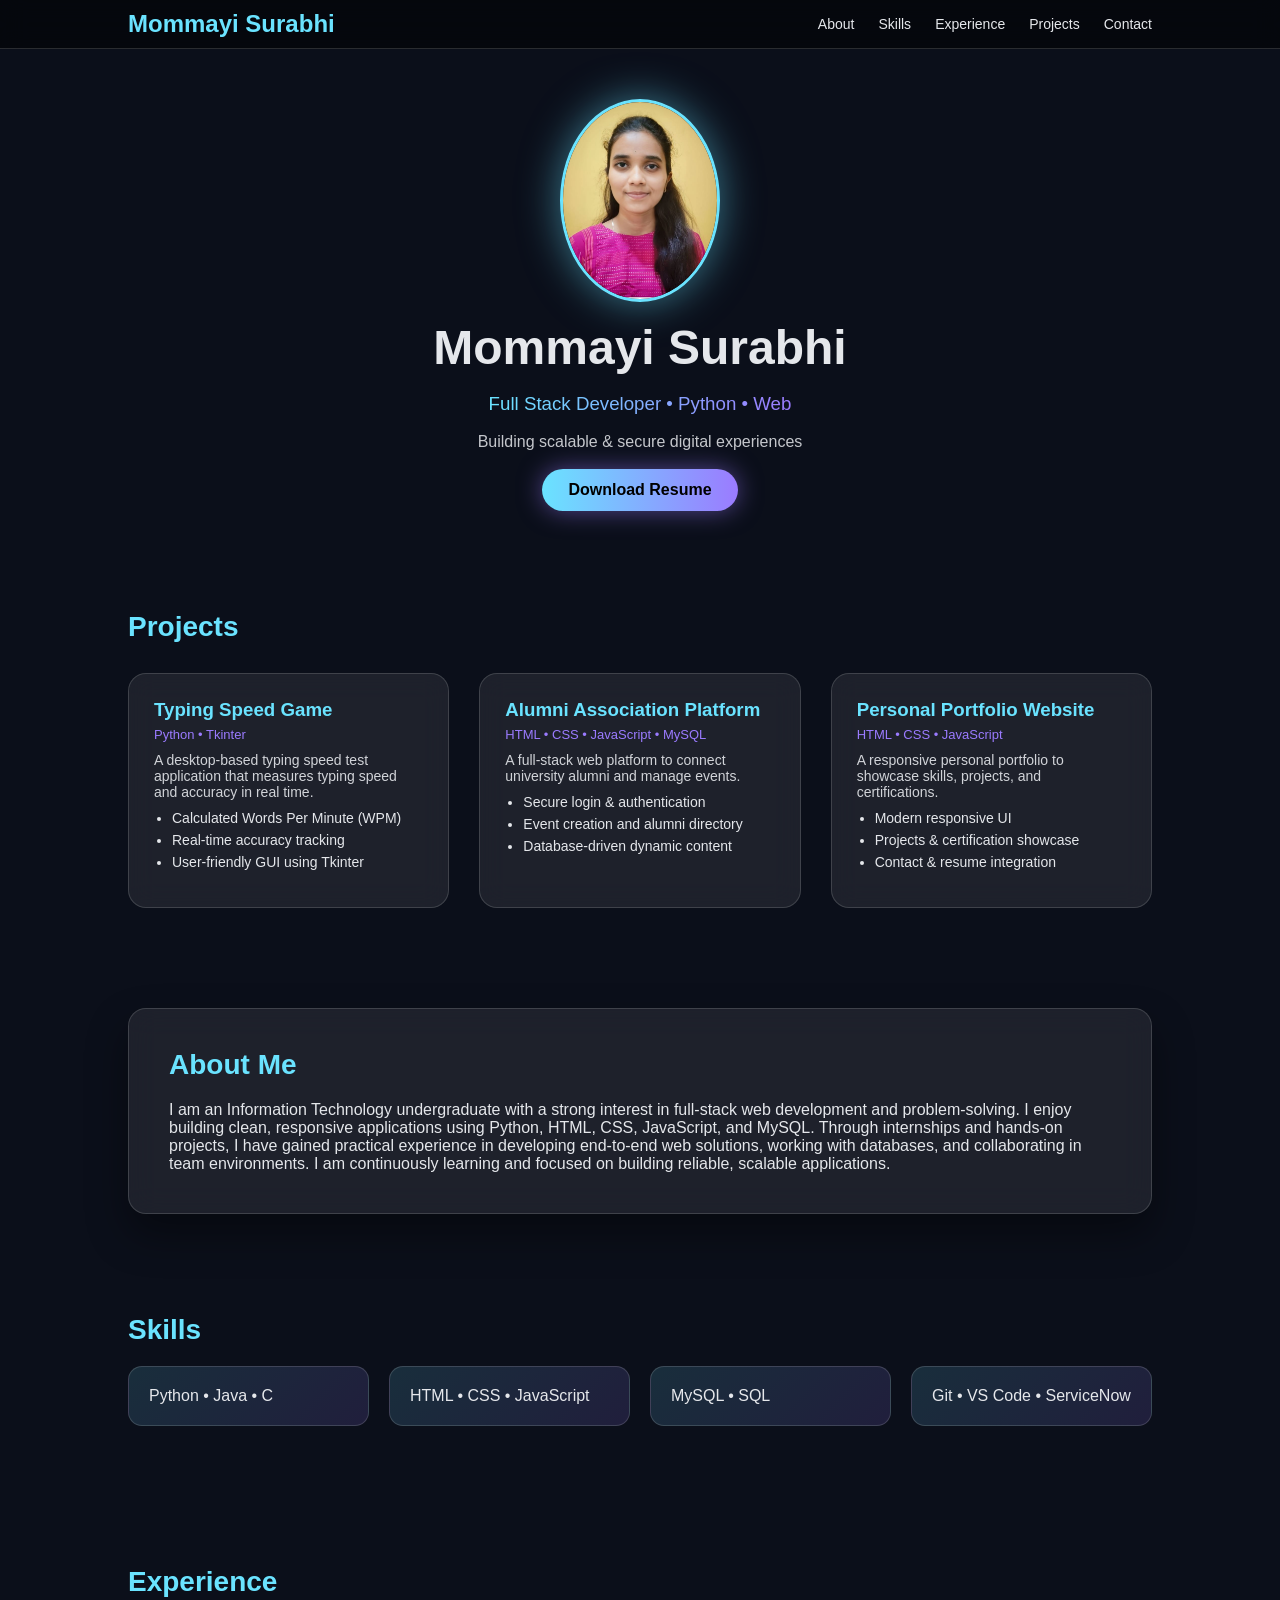
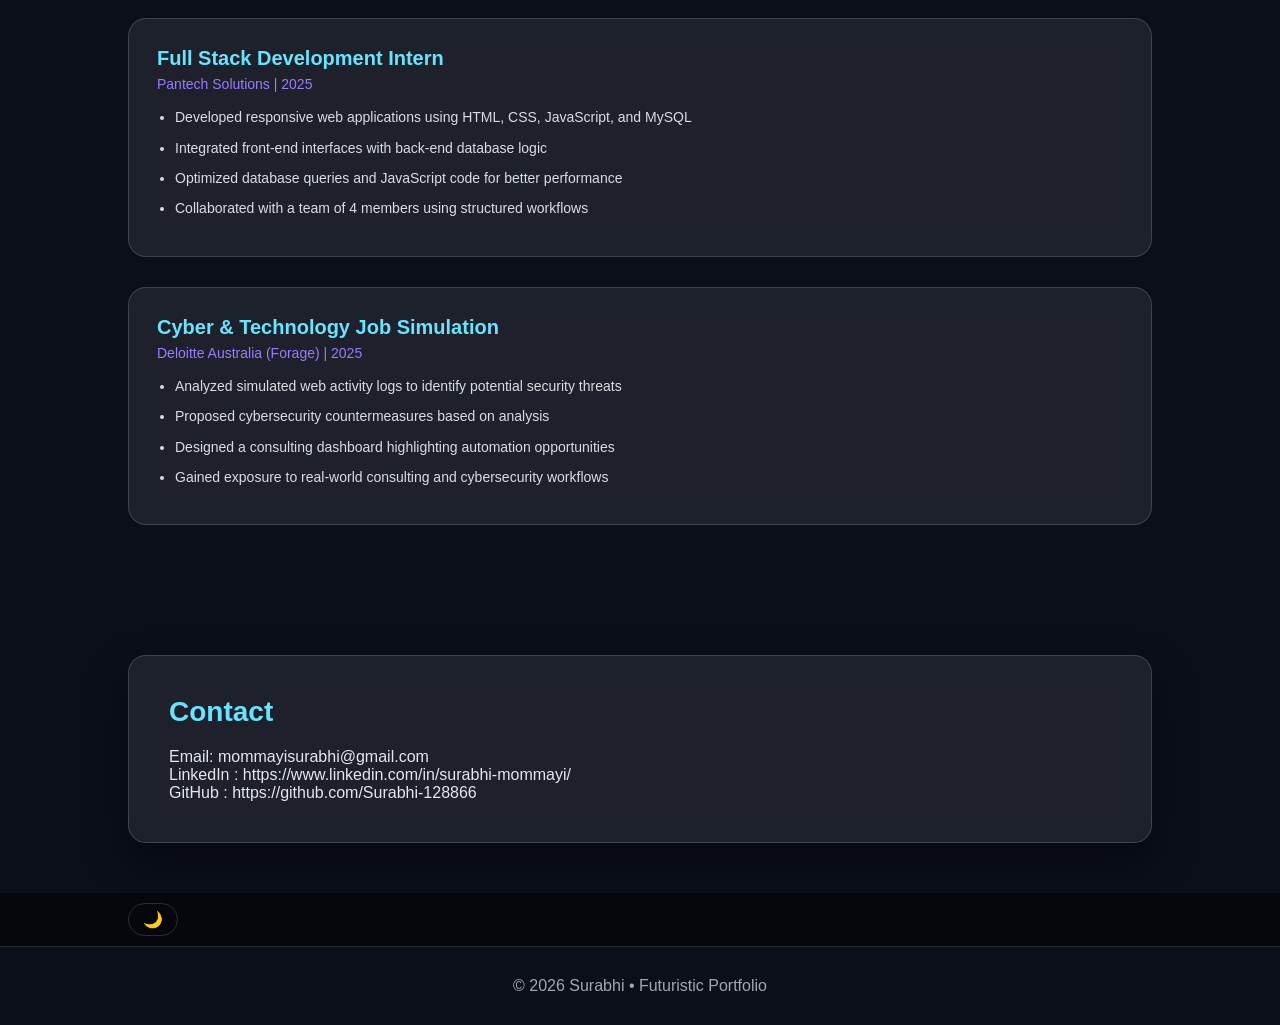
==== index.html @ 289fa893 "Add files via upload" ====
<!DOCTYPE html>
<html lang="en">
<head>
<meta charset="UTF-8">
<meta name="viewport" content="width=device-width, initial-scale=1.0">
<title>Mommayi Surabhi | Portfolio</title>
<link rel="stylesheet" href="style.css">
<link href="https://fonts.googleapis.com/css2?family=Poppins:wght@300;400;600&display=swap" rel="stylesheet">
<script src="script.js"></script>

</head>
<body>

<nav>
  <h2>Mommayi Surabhi</h2>
  <ul>
    <li><a href="#about">About</a></li>
    <li><a href="#skills">Skills</a></li>
    <li><a href="#experience">Experience</a></li>
    <li><a href="projects.html">Projects</a></li>
    <li><a href="#contact">Contact</a></li>
  </ul>
</nav>

<section class="hero">
  <img src="profilepic.jpeg">
  <h1>Mommayi Surabhi</h1>
  <h3>Full Stack Developer • Python • Web</h3>
  <p>Building scalable & secure digital experiences</p>
  <a href="sume.docx" class="btn">Download Resume</a>
</section>

<section id="projects">
  <h2>Projects</h2>

  <div class="projects-grid">

    <!-- PROJECT 1 -->
    <div class="project-card">
      <h3>Typing Speed Game</h3>
      <p class="tech">Python • Tkinter</p>
      <p class="desc">
        A desktop-based typing speed test application that measures
        typing speed and accuracy in real time.
      </p>
      <ul>
        <li>Calculated Words Per Minute (WPM)</li>
        <li>Real-time accuracy tracking</li>
        <li>User-friendly GUI using Tkinter</li>
      </ul>
      <!-- <div class="links">
        <a href="#" target="_blank">GitHub</a>
      </div> -->
    </div>

    <!-- PROJECT 2 -->
    <div class="project-card">
      <h3>Alumni Association Platform</h3>
      <p class="tech">HTML • CSS • JavaScript • MySQL</p>
      <p class="desc">
        A full-stack web platform to connect university alumni and manage events.
      </p>
      <ul>
        <li>Secure login & authentication</li>
        <li>Event creation and alumni directory</li>
        <li>Database-driven dynamic content</li>
      </ul>
      <!-- <div class="links">
        <a href="#" target="_blank">GitHub</a>
      </div> -->
    </div>

    <!-- PROJECT 3 -->
    <div class="project-card">
      <h3>Personal Portfolio Website</h3>
      <p class="tech">HTML • CSS • JavaScript</p>
      <p class="desc">
        A responsive personal portfolio to showcase skills, projects, and certifications.
      </p>
      <ul>
        <li>Modern responsive UI</li>
        <li>Projects & certification showcase</li>
        <li>Contact & resume integration</li>
      </ul>
      <!-- <div class="links">
        <a href="#" target="_blank">Live Demo</a>
      </div> -->
    </div>

  </div>
</section>


<section id="about">
  <div class="glass">
    <h2>About Me</h2>
    <p>
I am an Information Technology undergraduate with a strong interest in full-stack web development and problem-solving. I enjoy building clean, responsive applications using Python, HTML, CSS, JavaScript, and MySQL.

Through internships and hands-on projects, I have gained practical experience in developing end-to-end web solutions, working with databases, and collaborating in team environments. I am continuously learning and focused on building reliable, scalable applications.
    </p>
  </div>
</section>

<section id="skills">
  <h2>Skills</h2>
  <div class="skills-grid">
    <div class="skill-card">Python • Java • C</div>
    <div class="skill-card">HTML • CSS • JavaScript</div>
    <div class="skill-card">MySQL • SQL</div>
    <div class="skill-card">Git • VS Code • ServiceNow</div>
  </div>
</section>

<section id="experience">
  <h2>Experience</h2>

  <div class="experience-item">
    <h3>Full Stack Development Intern</h3>
    <p class="company">Pantech Solutions | 2025</p>
    <ul>
      <li>Developed responsive web applications using HTML, CSS, JavaScript, and MySQL</li>
      <li>Integrated front-end interfaces with back-end database logic</li>
      <li>Optimized database queries and JavaScript code for better performance</li>
      <li>Collaborated with a team of 4 members using structured workflows</li>
    </ul>
  </div>

  <div class="experience-item">
    <h3>Cyber & Technology Job Simulation</h3>
    <p class="company">Deloitte Australia (Forage) | 2025</p>
    <ul>
      <li>Analyzed simulated web activity logs to identify potential security threats</li>
      <li>Proposed cybersecurity countermeasures based on analysis</li>
      <li>Designed a consulting dashboard highlighting automation opportunities</li>
      <li>Gained exposure to real-world consulting and cybersecurity workflows</li>
    </ul>
  </div>
</section>


<!-- <section id="experience">
  <h2>Experience</h2>
  <div class="timeline">
    <div class="timeline-item">
      <h3>Pantech Solutions – Full Stack Intern</h3>
      <p>Built scalable web apps, optimized DB queries, team collaboration</p>
    </div>
    <div class="timeline-item">
      <h3>Deloitte Australia – Cyber & Tech Simulation</h3>
      <p>Log analysis, threat detection, automation dashboards</p>
    </div>
  </div>
</section> -->

<section id="contact">
  <div class="glass">
    <h2>Contact</h2>
    <p>Email: mommayisurabhi@gmail.com</p>
    <p>LinkedIn : https://www.linkedin.com/in/surabhi-mommayi/</p>
    <p>GitHub : https://github.com/Surabhi-128866</p>
  </div>
</section>
<!DOCTYPE html>
<html lang="en">
<head>
<meta charset="UTF-8">
<meta name="viewport" content="width=device-width, initial-scale=1.0">
<title>Surabhi | Portfolio</title>

<style>
/* =====================
   THEME VARIABLES
===================== */
:root {
  --bg: #0b0f1a;
  --text: #e5e7eb;
  --card: rgba(255,255,255,0.08);
  --border: rgba(255,255,255,0.15);
  --accent: #6ae3ff;
}

body.light {
  --bg: #f5f7fb;
  --text: #111827;
  --card: rgba(0,0,0,0.06);
  --border: rgba(0,0,0,0.15);
}

/* =====================
   BASE STYLES
===================== */
* {
  margin: 0;
  padding: 0;
  box-sizing: border-box;
  font-family: Arial, sans-serif;
}

body {
  background: var(--bg);
  color: var(--text);
  transition: background 0.3s ease, color 0.3s ease;
}

/* =====================
   NAVBAR
===================== */
nav {
  display: flex;
  justify-content: space-between;
  align-items: center;
  padding: 10px 10%;
  border-bottom: 1px solid var(--border);
}

nav h2 {
  color: var(--accent);
}

.theme-toggle {
  background: none;
  border: 1px solid var(--border);
  color: var(--text);
  padding: 6px 14px;
  border-radius: 20px;
  cursor: pointer;
  font-size: 16px;
}

/* =====================
   SECTIONS
===================== */
section {
  padding: 50px 10%;
}

.card {
  background: var(--card);
  border: 1px solid var(--border);
  border-radius: 16px;
  padding: 25px;
  margin-top: 20px;
}
</style>
</head>


<!-- =====================
     DARK MODE SCRIPT
===================== -->
<script>
document.addEventListener("DOMContentLoaded", () => {
  const toggleBtn = document.getElementById("theme-toggle");

  // Load saved theme
  if (localStorage.getItem("theme") === "light") {
    document.body.classList.add("light");
    toggleBtn.textContent = "☀️";
  }

  toggleBtn.addEventListener("click", () => {
    document.body.classList.toggle("light");

    if (document.body.classList.contains("light")) {
      localStorage.setItem("theme", "light");
      toggleBtn.textContent = "☀️";
    } else {
      localStorage.setItem("theme", "dark");
      toggleBtn.textContent = "🌙";
    }
  });
});
</script>
<nav><center>
  <button id="theme-toggle" class="theme-toggle">🌙</button></center>
</nav>



<footer>
    

© 2026 Surabhi • Futuristic Portfolio
</footer>

</body>
---- style.css ----
@import url('https://fonts.googleapis.com/css2?family=Inter:wght@300;400;600;700&display=swap');

:root {
  --bg: #0b0f1a;
  --glass: rgba(255, 255, 255, 0.08);
  --border: rgba(255, 255, 255, 0.15);
  --primary: #6ae3ff;
  --secondary: #9b7bff;
  --text: #e5e7eb;
}

* {
  margin: 0;
  padding: 0;
  box-sizing: border-box;
  font-family: 'Inter', sans-serif;
}

body {
  background: radial-gradient(circle at top, #11162a, #05070d);
  color: var(--text);
  scroll-behavior: smooth;
}

/* NAVBAR */
nav {
  position: sticky;
  top: 0;
  z-index: 100;
  backdrop-filter: blur(12px);
  background: rgba(0,0,0,0.5);
  border-bottom: 1px solid var(--border);
  padding: 16px 10%;
  display: flex;
  justify-content: space-between;
}

nav h2 {
  color: var(--primary);
  font-weight: 700;
}

nav ul {
  list-style: none;
  display: flex;
  gap: 24px;
}

nav a {
  color: var(--text);
  text-decoration: none;
  font-size: 14px;
  transition: 0.3s;
}

nav a:hover {
  color: var(--primary);
}

/* HERO */
.hero {
  min-height: 0vh;
  display: flex;
  flex-direction: column;
  align-items: center;
  justify-content: center;
  gap: 18px;
  text-align: center;
}

.hero img {
  width: 160px;
  border-radius: 50%;
  border: 3px solid var(--primary);
  box-shadow: 0 0 40px rgba(106,227,255,0.5);
}

.hero h1 {
  font-size: 48px;
}

.hero h3 {
  font-weight: 400;
  background: linear-gradient(90deg, var(--primary), var(--secondary));
  -webkit-background-clip: text;
  color: transparent;
}

.hero p {
  opacity: 0.85;
}

.btn {
  padding: 12px 26px;
  border-radius: 30px;
  background: linear-gradient(90deg, var(--primary), var(--secondary));
  color: #000;
  text-decoration: none;
  font-weight: 600;
  box-shadow: 0 0 25px rgba(155,123,255,0.5);
}

/* GLASS SECTIONS */
section {
  padding: 80px 12%;
}

.glass {
  background: var(--glass);
  border: 1px solid var(--border);
  border-radius: 18px;
  padding: 40px;
  backdrop-filter: blur(15px);
  box-shadow: 0 20px 40px rgba(0,0,0,0.4);
}

section h2 {
  margin-bottom: 20px;
  font-size: 28px;
  color: var(--primary);
}

/* SKILLS */
.skills-grid {
  display: grid;
  grid-template-columns: repeat(auto-fit, minmax(220px, 1fr));
  gap: 20px;
}

.skill-card {
  padding: 20px;
  border-radius: 14px;
  background: linear-gradient(135deg, rgba(106,227,255,0.15), rgba(155,123,255,0.15));
  border: 1px solid var(--border);
  transition: transform 0.3s;
}

.skill-card:hover {
  transform: translateY(-8px) scale(1.02);
}

/* TIMELINE */
.timeline {
  border-left: 3px solid var(--primary);
  padding-left: 30px;
}

.timeline-item {
  margin-bottom: 30px;
}

.timeline-item h3 {
  color: var(--secondary);
}

/* PROJECT CARDS */
.card {
  margin-top: 20px;
  padding: 25px;
  border-radius: 18px;
  background: var(--glass);
  border: 1px solid var(--border);
  transition: 0.4s;
}

.card:hover {
  box-shadow: 0 0 35px rgba(106,227,255,0.3);
  transform: translateY(-10px);
}

/* FOOTER */
footer {
  text-align: center;
  padding: 30px;
  opacity: 0.7;
}
/* PROJECTS */
.projects-grid {
  display: grid;
  grid-template-columns: repeat(auto-fit, minmax(300px, 1fr));
  gap: 30px;
  margin-top: 30px;
}

.project-card {
  background: rgba(255,255,255,0.08);
  border: 1px solid rgba(255,255,255,0.15);
  border-radius: 18px;
  padding: 25px;
  backdrop-filter: blur(14px);
  transition: all 0.4s ease;
}

.project-card:hover {
  transform: translateY(-12px) scale(1.03);
  box-shadow: 0 0 40px rgba(106,227,255,0.35);
}

.project-card h3 {
  color: #6ae3ff;
  margin-bottom: 6px;
}

.project-card .tech {
  font-size: 13px;
  color: #9b7bff;
  margin-bottom: 10px;
}

.project-card .desc {
  font-size: 14px;
  opacity: 0.9;
  margin-bottom: 10px;
}

.project-card ul {
  padding-left: 18px;
  font-size: 14px;
  margin-bottom: 12px;
}

.project-card li {
  margin-bottom: 6px;
}

.project-card .links a {
  text-decoration: none;
  color: black;
  background: linear-gradient(90deg, #6ae3ff, #e9b20c);
  padding: 6px 14px;
  border-radius: 20px;
  font-size: 13px;
  font-weight: 600;
}
/* THEME VARIABLES */
:root {
  --bg: #0b0f1a;
  --text: #e5e7eb;
  --card: rgba(255,255,255,0.08);
  --border: rgba(255,255,255,0.15);
}

body.light {
  --bg: #f5f7fb;
  --text: #111827;
  --card: rgba(0,0,0,0.05);
  --border: rgba(0,0,0,0.15);
}

/* APPLY VARIABLES */
body {
  background: var(--bg);
  color: var(--text);
  transition: background 0.3s ease, color 0.3s ease;
}

.project-card,
.glass,
.card {
  background: var(--card);
  border: 1px solid var(--border);
}

/* TOGGLE BUTTON */
.theme-toggle {
  background: none;
  border: 1px solid var(--border);
  color: var(--text);
  padding: 6px 12px;
  border-radius: 20px;
  cursor: pointer;
  font-size: 16px;
  transition: 0.3s;
}

.theme-toggle:hover {
  background: rgba(255,255,255,0.1);
}
/* =====================
   EXPERIENCE SECTION
===================== */

#experience {
  margin-top: 40px;
}

.experience-item {
  background: var(--card);
  border: 1px solid var(--border);
  border-radius: 18px;
  padding: 28px;
  margin-bottom: 30px;
  backdrop-filter: blur(14px);
  transition: transform 0.3s ease, box-shadow 0.3s ease;
}

.experience-item:hover {
  transform: translateY(-6px);
  box-shadow: 0 0 35px rgba(255, 171, 106, 0.25);
}

.experience-item h3 {
  font-size: 20px;
  color: #6ae3ff;
  margin-bottom: 6px;
}

.company {
  font-size: 14px;
  color: #9b7bff;
  margin-bottom: 14px;
}

.experience-item ul {
  padding-left: 18px;
}

.experience-item li {
  font-size: 14px;
  margin-bottom: 8px;
  line-height: 1.6;
  opacity: 0.95;
}

/* Optional tools line */
.experience-item .tools {
  margin-top: 12px;
  font-size: 13px;
  opacity: 0.8;
}
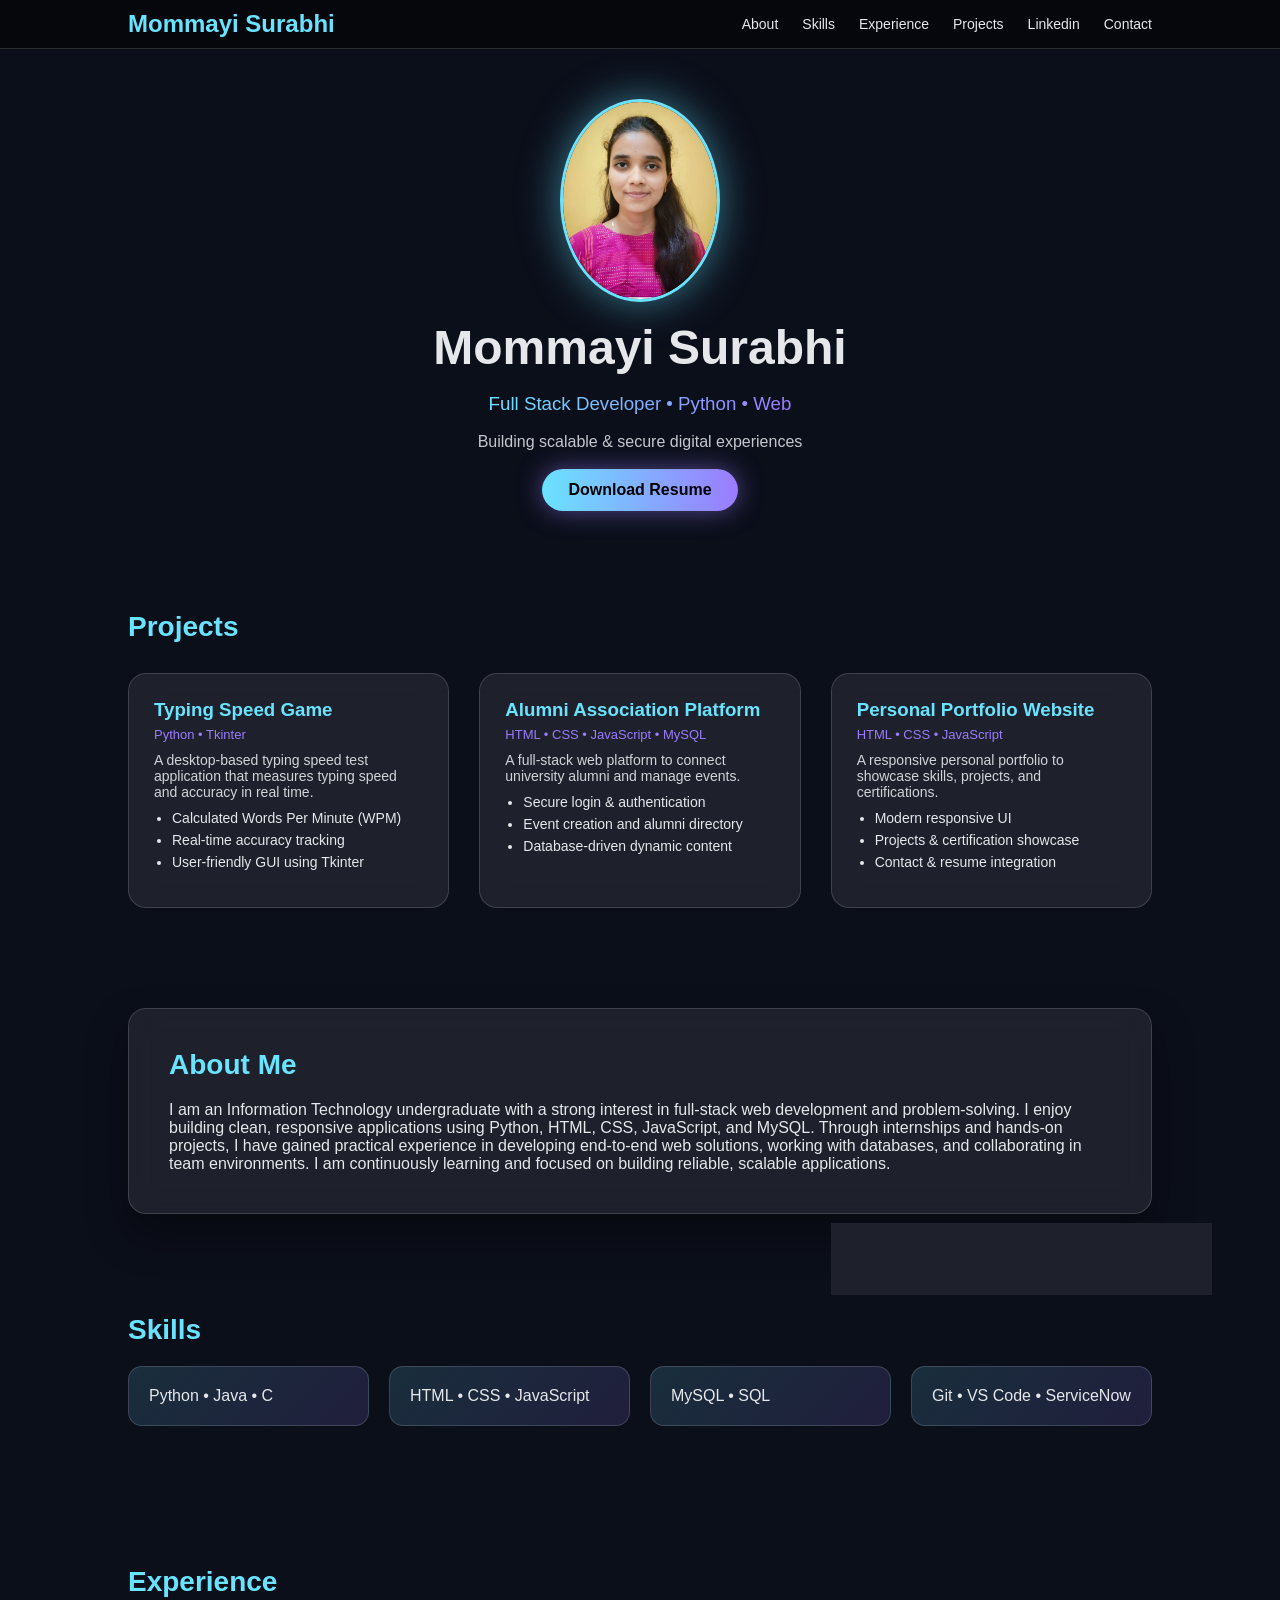
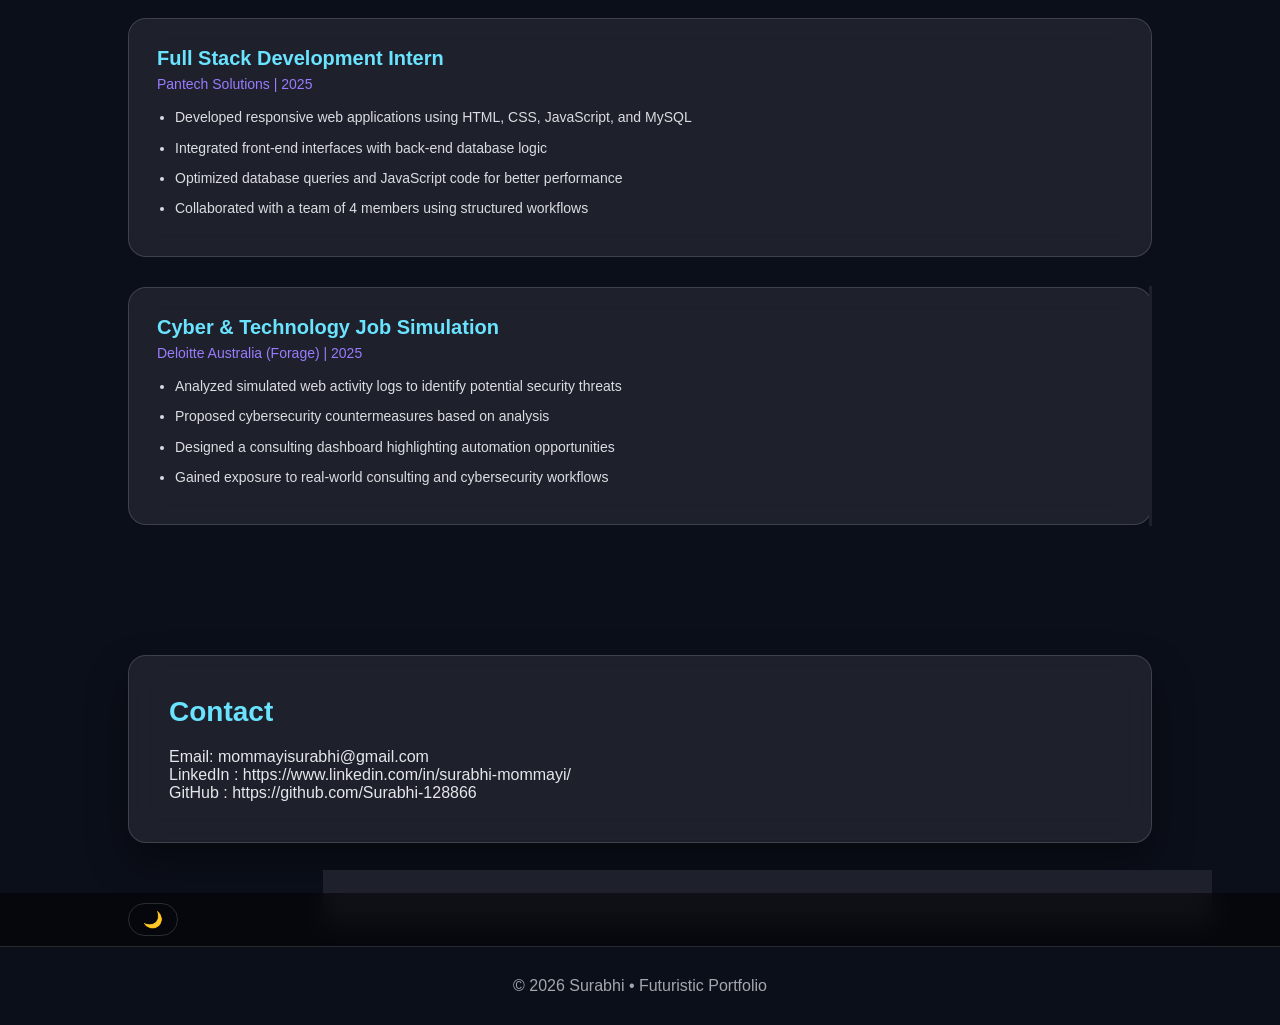
==== commit 1409321a: "Fix HTML structure and update portfolio content" ====
--- a/index.html
+++ b/index.html
@@ -18,6 +18,7 @@
     <li><a href="#skills">Skills</a></li>
     <li><a href="#experience">Experience</a></li>
     <li><a href="projects.html">Projects</a></li>
+    <li><a href="https://www.linkedin.com/in/surabhi-mommayi/">Linkedin</a></li>
     <li><a href="#contact">Contact</a></li>
   </ul>
 </nav>
@@ -285,3 +286,4 @@
 </footer>
 
 </body>
+
